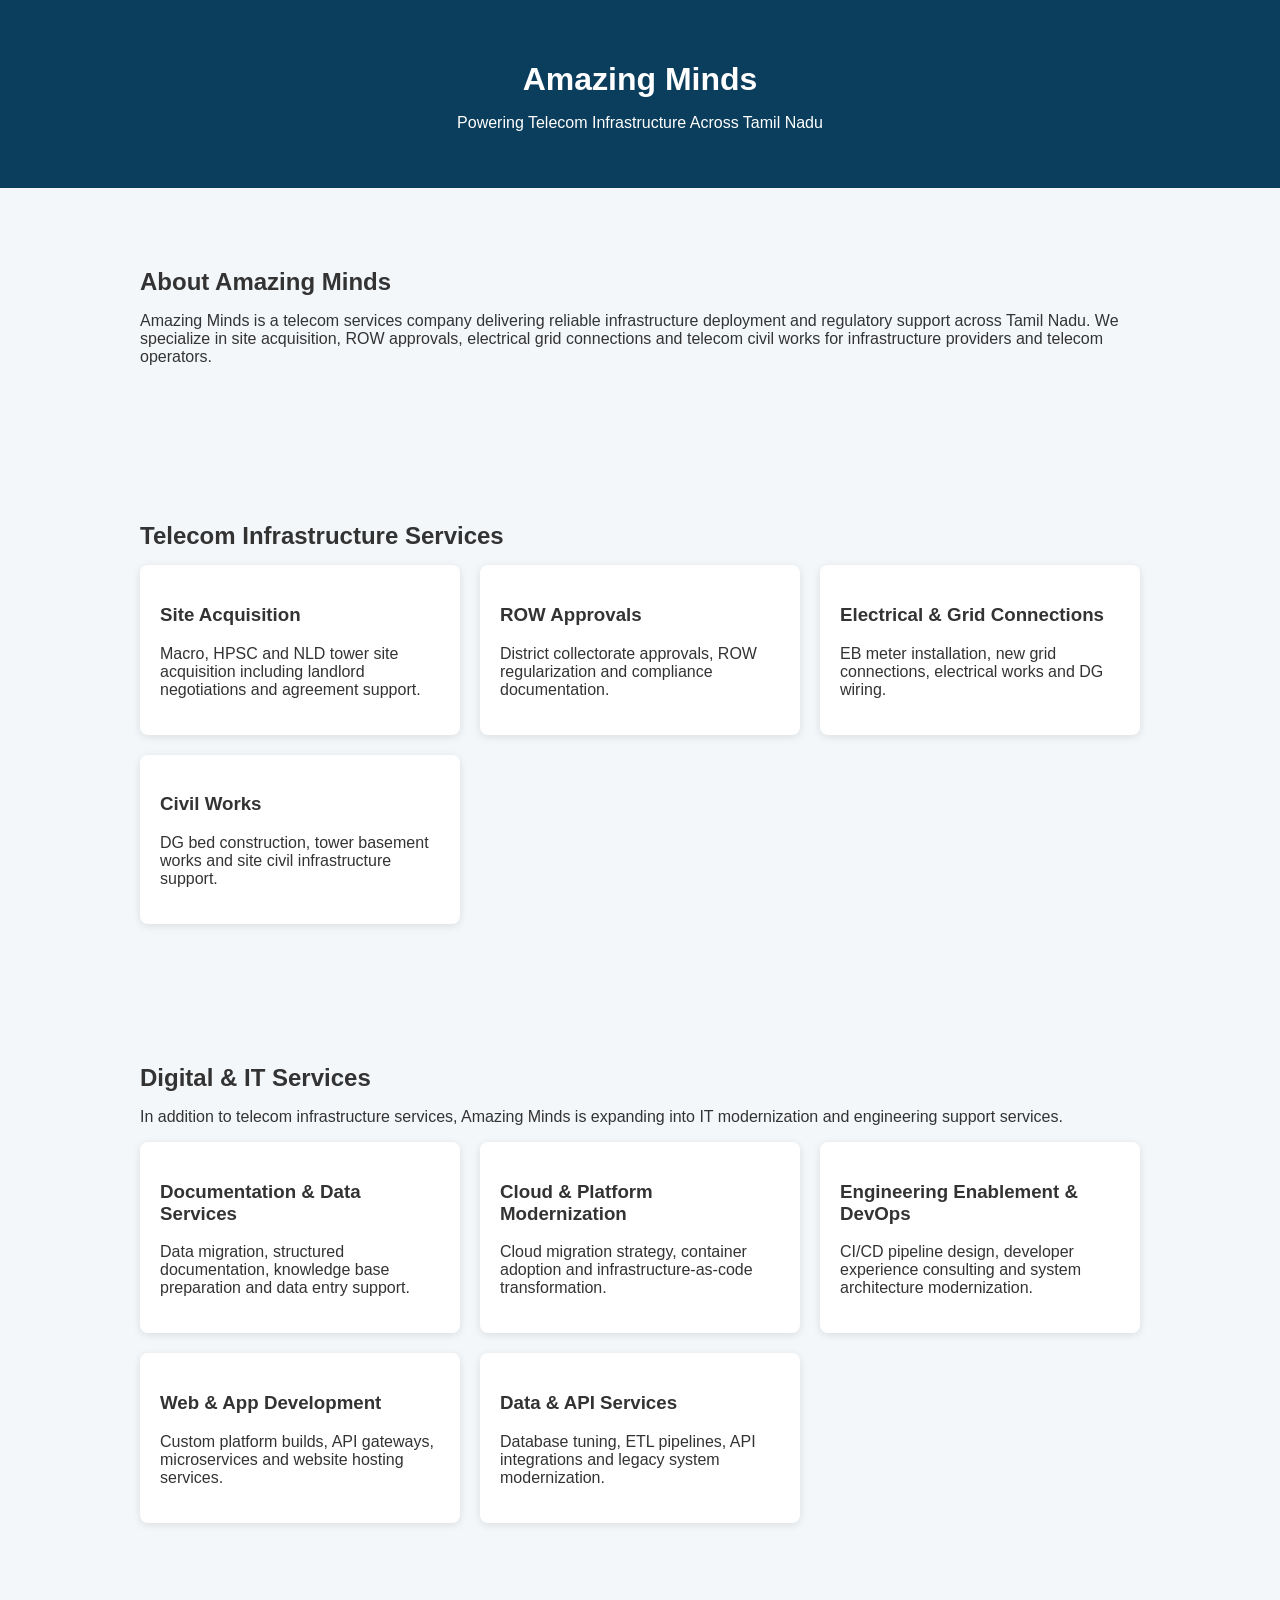
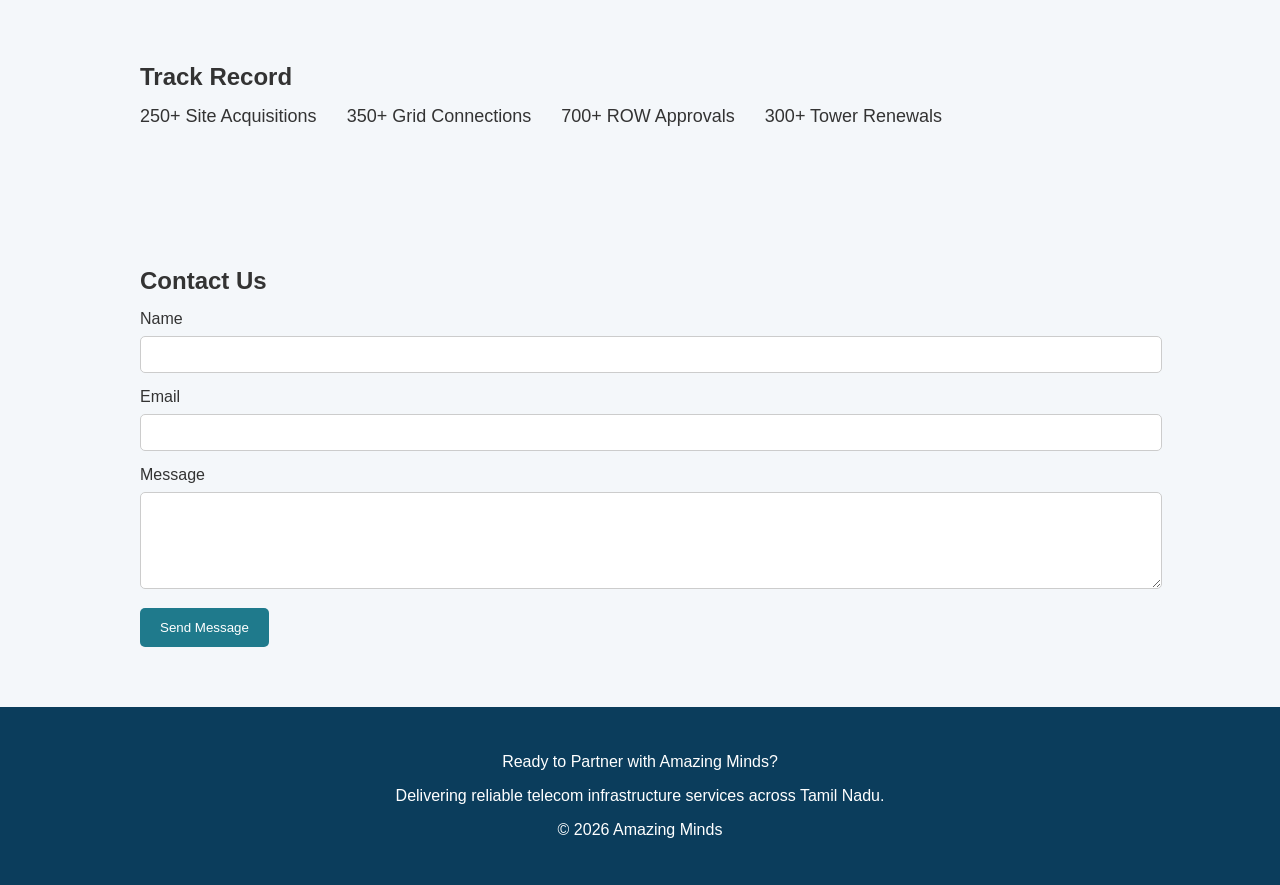
==== index.html @ 033f200d "Adding new index.html" ====
<!DOCTYPE html>
<html lang="en">
<head>
<meta charset="UTF-8">
<title>Amazing Minds | Telecom Infrastructure Services</title>
<meta name="viewport" content="width=device-width, initial-scale=1">

<style>

body{
font-family: Arial, sans-serif;
margin:0;
background:#f4f7fa;
color:#333;
}

header{
background:#0B3D5C;
color:white;
padding:40px 20px;
text-align:center;
}

section{
padding:60px 20px;
max-width:1000px;
margin:auto;
}

h1,h2{
margin-bottom:15px;
}

.services{
display:grid;
grid-template-columns:repeat(auto-fit,minmax(250px,1fr));
gap:20px;
}

.card{
background:white;
padding:20px;
border-radius:8px;
box-shadow:0 2px 8px rgba(0,0,0,0.1);
}

.stats{
display:flex;
flex-wrap:wrap;
gap:30px;
font-size:18px;
}

.contact-form input,
.contact-form textarea{
width:100%;
padding:10px;
margin-top:8px;
margin-bottom:15px;
border:1px solid #ccc;
border-radius:5px;
}

button{
background:#1F7A8C;
color:white;
border:none;
padding:12px 20px;
border-radius:5px;
cursor:pointer;
}

footer{
background:#0B3D5C;
color:white;
text-align:center;
padding:30px;
}

</style>
</head>

<body>

<header>
<h1>Amazing Minds</h1>
<p>Powering Telecom Infrastructure Across Tamil Nadu</p>
</header>

<section>

<h2>About Amazing Minds</h2>

<p>
Amazing Minds is a telecom services company delivering reliable infrastructure deployment and regulatory support across Tamil Nadu. 
We specialize in site acquisition, ROW approvals, electrical grid connections and telecom civil works for infrastructure providers and telecom operators.
</p>

</section>

<section>

<h2>Telecom Infrastructure Services</h2>

<div class="services">

<div class="card">
<h3>Site Acquisition</h3>
<p>Macro, HPSC and NLD tower site acquisition including landlord negotiations and agreement support.</p>
</div>

<div class="card">
<h3>ROW Approvals</h3>
<p>District collectorate approvals, ROW regularization and compliance documentation.</p>
</div>

<div class="card">
<h3>Electrical & Grid Connections</h3>
<p>EB meter installation, new grid connections, electrical works and DG wiring.</p>
</div>

<div class="card">
<h3>Civil Works</h3>
<p>DG bed construction, tower basement works and site civil infrastructure support.</p>
</div>

</div>

</section>

<section>

<h2>Digital & IT Services</h2>

<p>
In addition to telecom infrastructure services, Amazing Minds is expanding into IT modernization and engineering support services.
</p>

<div class="services">

<div class="card">
<h3>Documentation & Data Services</h3>
<p>Data migration, structured documentation, knowledge base preparation and data entry support.</p>
</div>

<div class="card">
<h3>Cloud & Platform Modernization</h3>
<p>Cloud migration strategy, container adoption and infrastructure-as-code transformation.</p>
</div>

<div class="card">
<h3>Engineering Enablement & DevOps</h3>
<p>CI/CD pipeline design, developer experience consulting and system architecture modernization.</p>
</div>

<div class="card">
<h3>Web & App Development</h3>
<p>Custom platform builds, API gateways, microservices and website hosting services.</p>
</div>

<div class="card">
<h3>Data & API Services</h3>
<p>Database tuning, ETL pipelines, API integrations and legacy system modernization.</p>
</div>

</div>

</section>

<section>

<h2>Track Record</h2>

<div class="stats">

<div>250+ Site Acquisitions</div>
<div>350+ Grid Connections</div>
<div>700+ ROW Approvals</div>
<div>300+ Tower Renewals</div>

</div>

</section>

<section>

<h2>Contact Us</h2>

<form name="contact" method="POST" data-netlify="true" class="contact-form">

<input type="hidden" name="form-name" value="contact">

<label>Name</label>
<input type="text" name="name" required>

<label>Email</label>
<input type="email" name="email" required>

<label>Message</label>
<textarea name="message" rows="5" required></textarea>

<button type="submit">Send Message</button>

</form>

</section>

<footer>

<p>Ready to Partner with Amazing Minds?</p>
<p>Delivering reliable telecom infrastructure services across Tamil Nadu.</p>

<p>© 2026 Amazing Minds</p>

</footer>

</body>
</html>
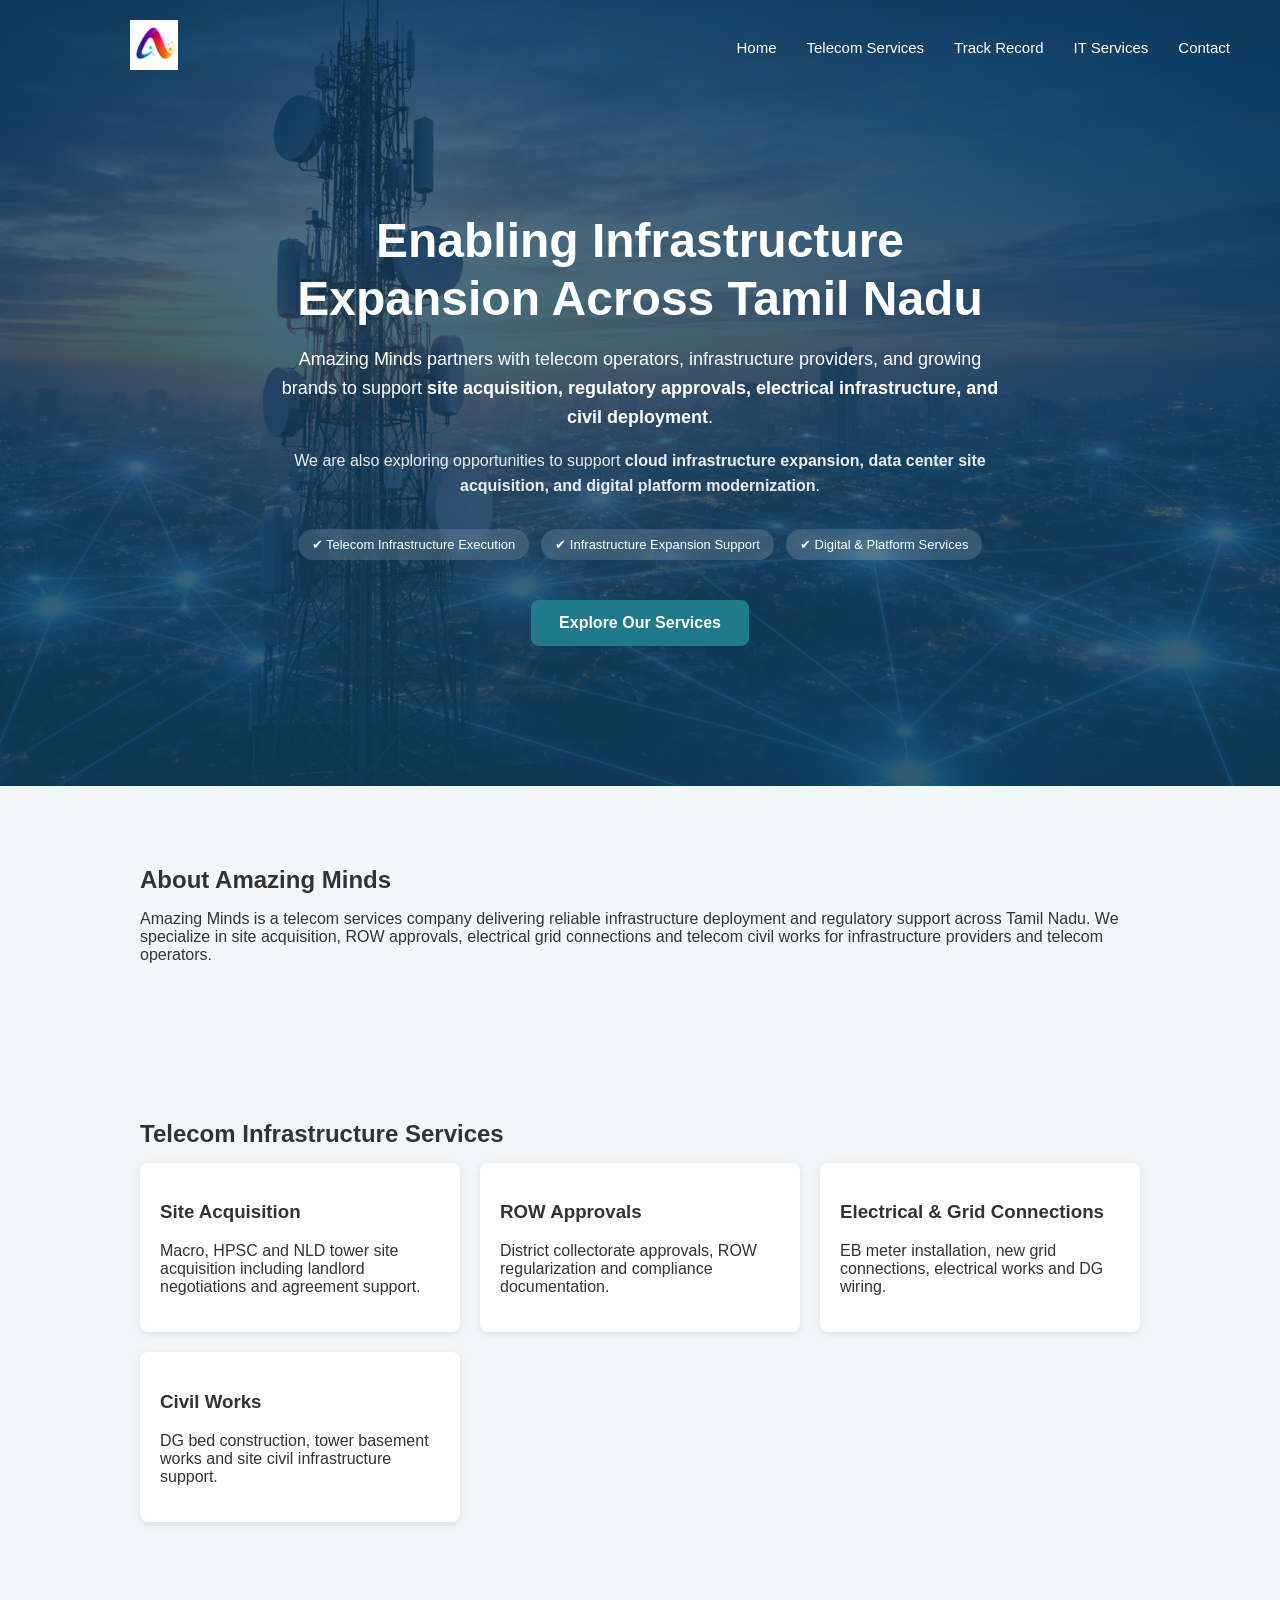
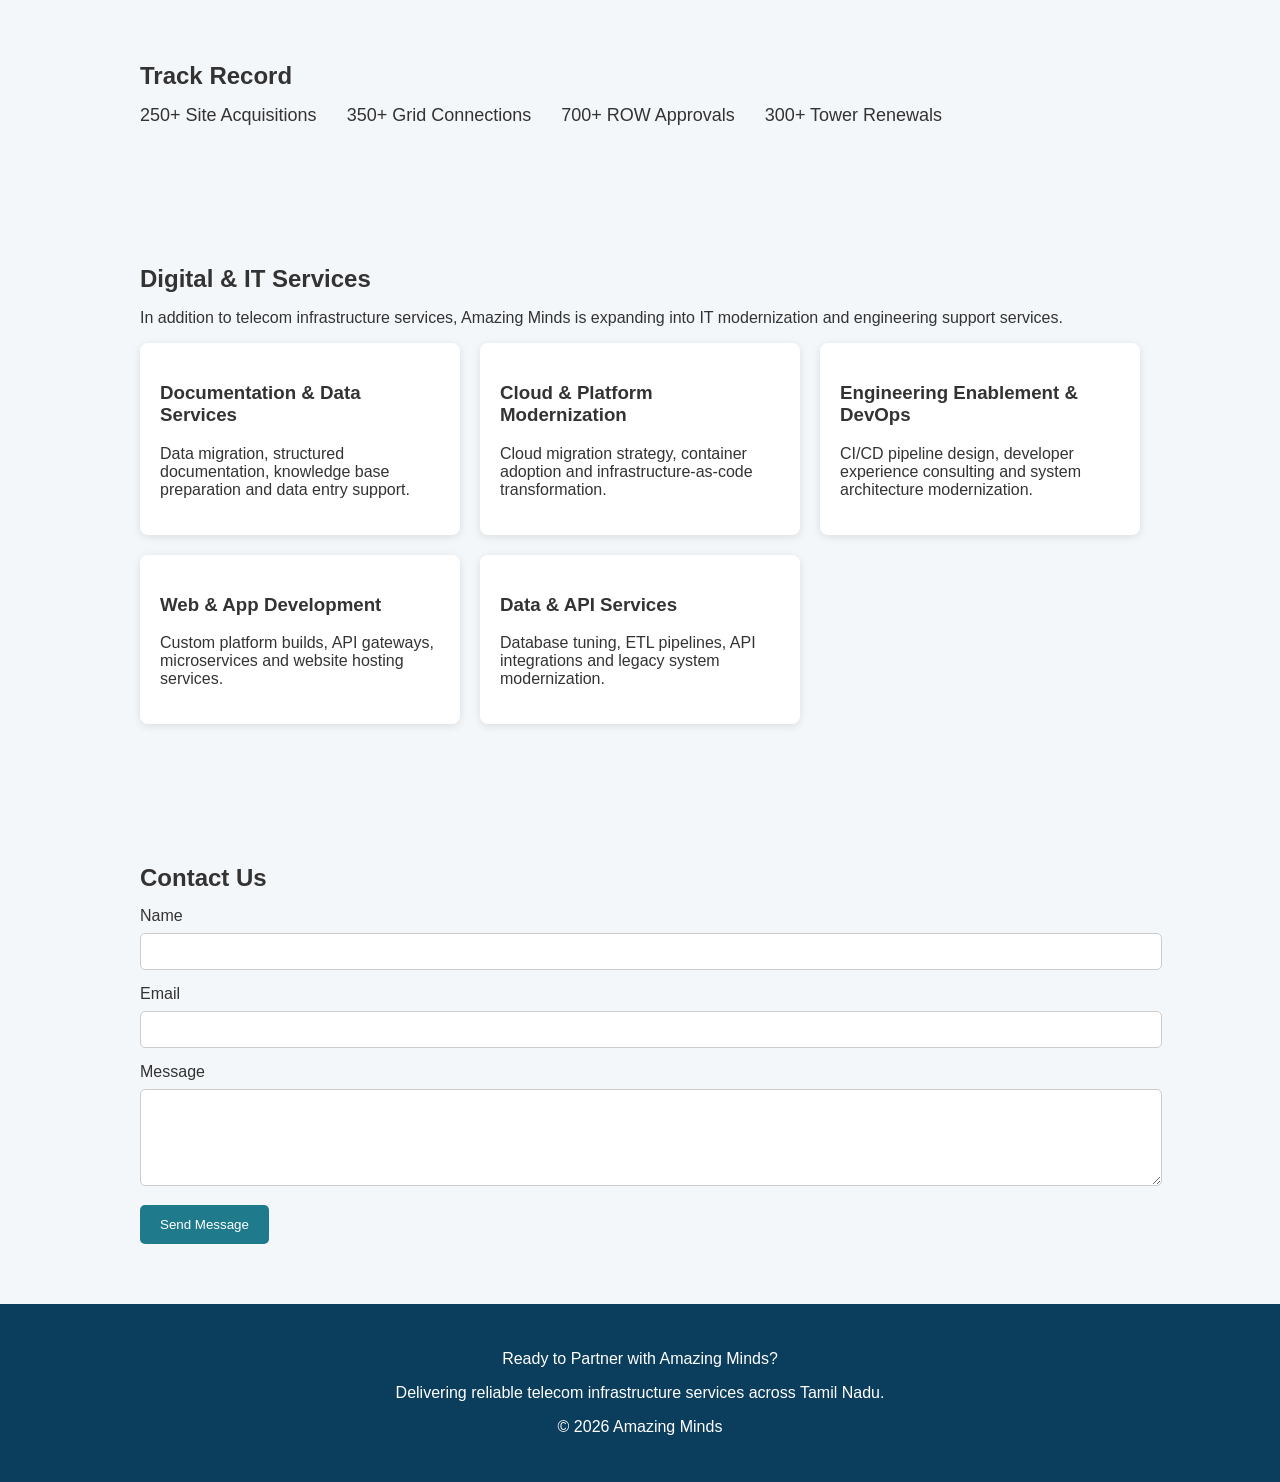
==== commit 5151f026: "Design header and layout" ====
--- a/index.html
+++ b/index.html
@@ -4,87 +4,65 @@
 <meta charset="UTF-8">
 <title>Amazing Minds | Telecom Infrastructure Services</title>
 <meta name="viewport" content="width=device-width, initial-scale=1">
-
-<style>
-
-body{
-font-family: Arial, sans-serif;
-margin:0;
-background:#f4f7fa;
-color:#333;
-}
-
-header{
-background:#0B3D5C;
-color:white;
-padding:40px 20px;
-text-align:center;
-}
-
-section{
-padding:60px 20px;
-max-width:1000px;
-margin:auto;
-}
-
-h1,h2{
-margin-bottom:15px;
-}
-
-.services{
-display:grid;
-grid-template-columns:repeat(auto-fit,minmax(250px,1fr));
-gap:20px;
-}
-
-.card{
-background:white;
-padding:20px;
-border-radius:8px;
-box-shadow:0 2px 8px rgba(0,0,0,0.1);
-}
-
-.stats{
-display:flex;
-flex-wrap:wrap;
-gap:30px;
-font-size:18px;
-}
-
-.contact-form input,
-.contact-form textarea{
-width:100%;
-padding:10px;
-margin-top:8px;
-margin-bottom:15px;
-border:1px solid #ccc;
-border-radius:5px;
-}
-
-button{
-background:#1F7A8C;
-color:white;
-border:none;
-padding:12px 20px;
-border-radius:5px;
-cursor:pointer;
-}
-
-footer{
-background:#0B3D5C;
-color:white;
-text-align:center;
-padding:30px;
-}
-
-</style>
+<link rel="stylesheet" href="css/styles.css">
 </head>
 
 <body>
 
-<header>
-<h1>Amazing Minds</h1>
-<p>Powering Telecom Infrastructure Across Tamil Nadu</p>
+<nav class="navbar">
+
+<div class="nav-container">
+
+<div class="logo">
+<a href="#">
+<img src="images/logo.png" alt="Amazing Minds Logo">
+</a>
+</div>
+
+<ul class="nav-links">
+
+<li><a href="#">Home</a></li>
+
+<li><a href="#telecom-services">Telecom Services</a></li>
+<li><a href="#track-record">Track Record</a></li>
+<li><a href="#it-services">IT Services</a></li>
+<li><a href="#contact">Contact</a></li>
+
+</ul>
+
+</div>
+
+</nav>
+
+<header class="hero">
+
+<div class="hero-content">
+
+<h1>Enabling Infrastructure Expansion Across Tamil Nadu</h1>
+
+<p class="hero-subtitle">
+Amazing Minds partners with telecom operators, infrastructure providers, and growing brands to support 
+<strong>site acquisition, regulatory approvals, electrical infrastructure, and civil deployment</strong>.
+</p>
+
+<p class="hero-secondary">
+We are also exploring opportunities to support <strong>cloud infrastructure expansion, data center site acquisition, and digital platform modernization</strong>.
+</p>
+
+<div class="capability-highlights">
+
+<div class="highlight">✔ Telecom Infrastructure Execution</div>
+
+<div class="highlight">✔ Infrastructure Expansion Support</div>
+
+<div class="highlight">✔ Digital & Platform Services</div>
+
+</div>
+
+<a href="#services" class="cta-button">Explore Our Services</a>
+
+</div>
+
 </header>
 
 <section>
@@ -98,8 +76,7 @@
 
 </section>
 
-<section>
-
+<section id="telecom-services">
 <h2>Telecom Infrastructure Services</h2>
 
 <div class="services">
@@ -128,7 +105,22 @@
 
 </section>
 
-<section>
+<section id="track-record">
+
+<h2>Track Record</h2>
+
+<div class="stats">
+
+<div>250+ Site Acquisitions</div>
+<div>350+ Grid Connections</div>
+<div>700+ ROW Approvals</div>
+<div>300+ Tower Renewals</div>
+
+</div>
+
+</section>
+
+<section id="it-services">
 
 <h2>Digital & IT Services</h2>
 
@@ -167,22 +159,7 @@
 
 </section>
 
-<section>
-
-<h2>Track Record</h2>
-
-<div class="stats">
-
-<div>250+ Site Acquisitions</div>
-<div>350+ Grid Connections</div>
-<div>700+ ROW Approvals</div>
-<div>300+ Tower Renewals</div>
-
-</div>
-
-</section>
-
-<section>
+<section id="contact">
 
 <h2>Contact Us</h2>
 
--- a/css/styles.css
+++ b/css/styles.css
@@ -0,0 +1,198 @@
+body{
+font-family: Arial, sans-serif;
+margin:0;
+background:#f4f7fa;
+color:#333;
+}
+
+html{
+scroll-behavior:smooth;
+}
+
+.logo img{
+height:50px;
+width:auto;
+}
+
+/* NAVBAR */
+
+.navbar{
+position:absolute;
+top:0;
+width:100%;
+padding:20px 40px;
+z-index:1000;
+}
+
+.nav-container{
+display:flex;
+justify-content:space-between;
+align-items:center;
+max-width:1100px;
+margin:auto;
+}
+
+.logo{
+color:white;
+font-size:20px;
+font-weight:bold;
+}
+
+.nav-links{
+list-style:none;
+display:flex;
+gap:30px;
+}
+
+.nav-links a{
+color:white;
+text-decoration:none;
+font-size:15px;
+font-weight:500;
+}
+
+.nav-links a:hover{
+opacity:0.8;
+}
+
+
+/* HERO SECTION */
+
+.hero{
+background: linear-gradient(
+rgba(11,61,92,0.70),
+rgba(11,61,92,0.85)
+),
+url('../images/telecom-hero.jpg');
+
+background-size:cover;
+background-position: 30% center;
+color:white;
+padding:180px 20px 140px 20px;
+text-align:center;
+}
+
+.hero-content{
+max-width:720px;
+margin:auto;
+}
+
+.hero h1{
+font-size:48px;
+line-height:1.2;
+}
+
+.hero-subtitle{
+font-size:18px;
+line-height:1.6;
+margin-bottom:12px;
+}
+
+.hero-secondary{
+font-size:16px;
+line-height:1.6;
+opacity:0.9;
+margin-bottom:28px;
+}
+
+.capability-highlights{
+display:flex;
+flex-wrap:wrap;
+justify-content:center;
+gap:12px;
+margin:30px 0;
+}
+
+.highlight{
+background:rgba(255,255,255,0.15);
+border-radius:30px;
+font-size:13px;
+padding:8px 14px;
+font-weight:500;
+backdrop-filter:blur(4px);
+}
+
+/* CTA Button */
+
+.cta-button{
+display:inline-block;
+background:#1F7A8C;
+color:white;
+padding:14px 28px;
+border-radius:8px;
+text-decoration:none;
+font-weight:600;
+margin-top:10px;
+transition:all 0.2s ease;
+}
+
+.cta-button:hover{
+background:#155e68;
+transform:translateY(-1px);
+}
+
+/* SECTIONS */
+
+section{
+padding:60px 20px;
+max-width:1000px;
+margin:auto;
+}
+
+h1,h2{
+margin-bottom:15px;
+}
+
+/* SERVICES */
+
+.services{
+display:grid;
+grid-template-columns:repeat(auto-fit,minmax(250px,1fr));
+gap:20px;
+}
+
+.card{
+background:white;
+padding:20px;
+border-radius:8px;
+box-shadow:0 2px 8px rgba(0,0,0,0.1);
+}
+
+/* STATS */
+
+.stats{
+display:flex;
+flex-wrap:wrap;
+gap:30px;
+font-size:18px;
+}
+
+/* CONTACT FORM */
+
+.contact-form input,
+.contact-form textarea{
+width:100%;
+padding:10px;
+margin-top:8px;
+margin-bottom:15px;
+border:1px solid #ccc;
+border-radius:5px;
+}
+
+button{
+background:#1F7A8C;
+color:white;
+border:none;
+padding:12px 20px;
+border-radius:5px;
+cursor:pointer;
+}
+
+/* FOOTER */
+
+footer{
+background:#0B3D5C;
+color:white;
+text-align:center;
+padding:30px;
+}
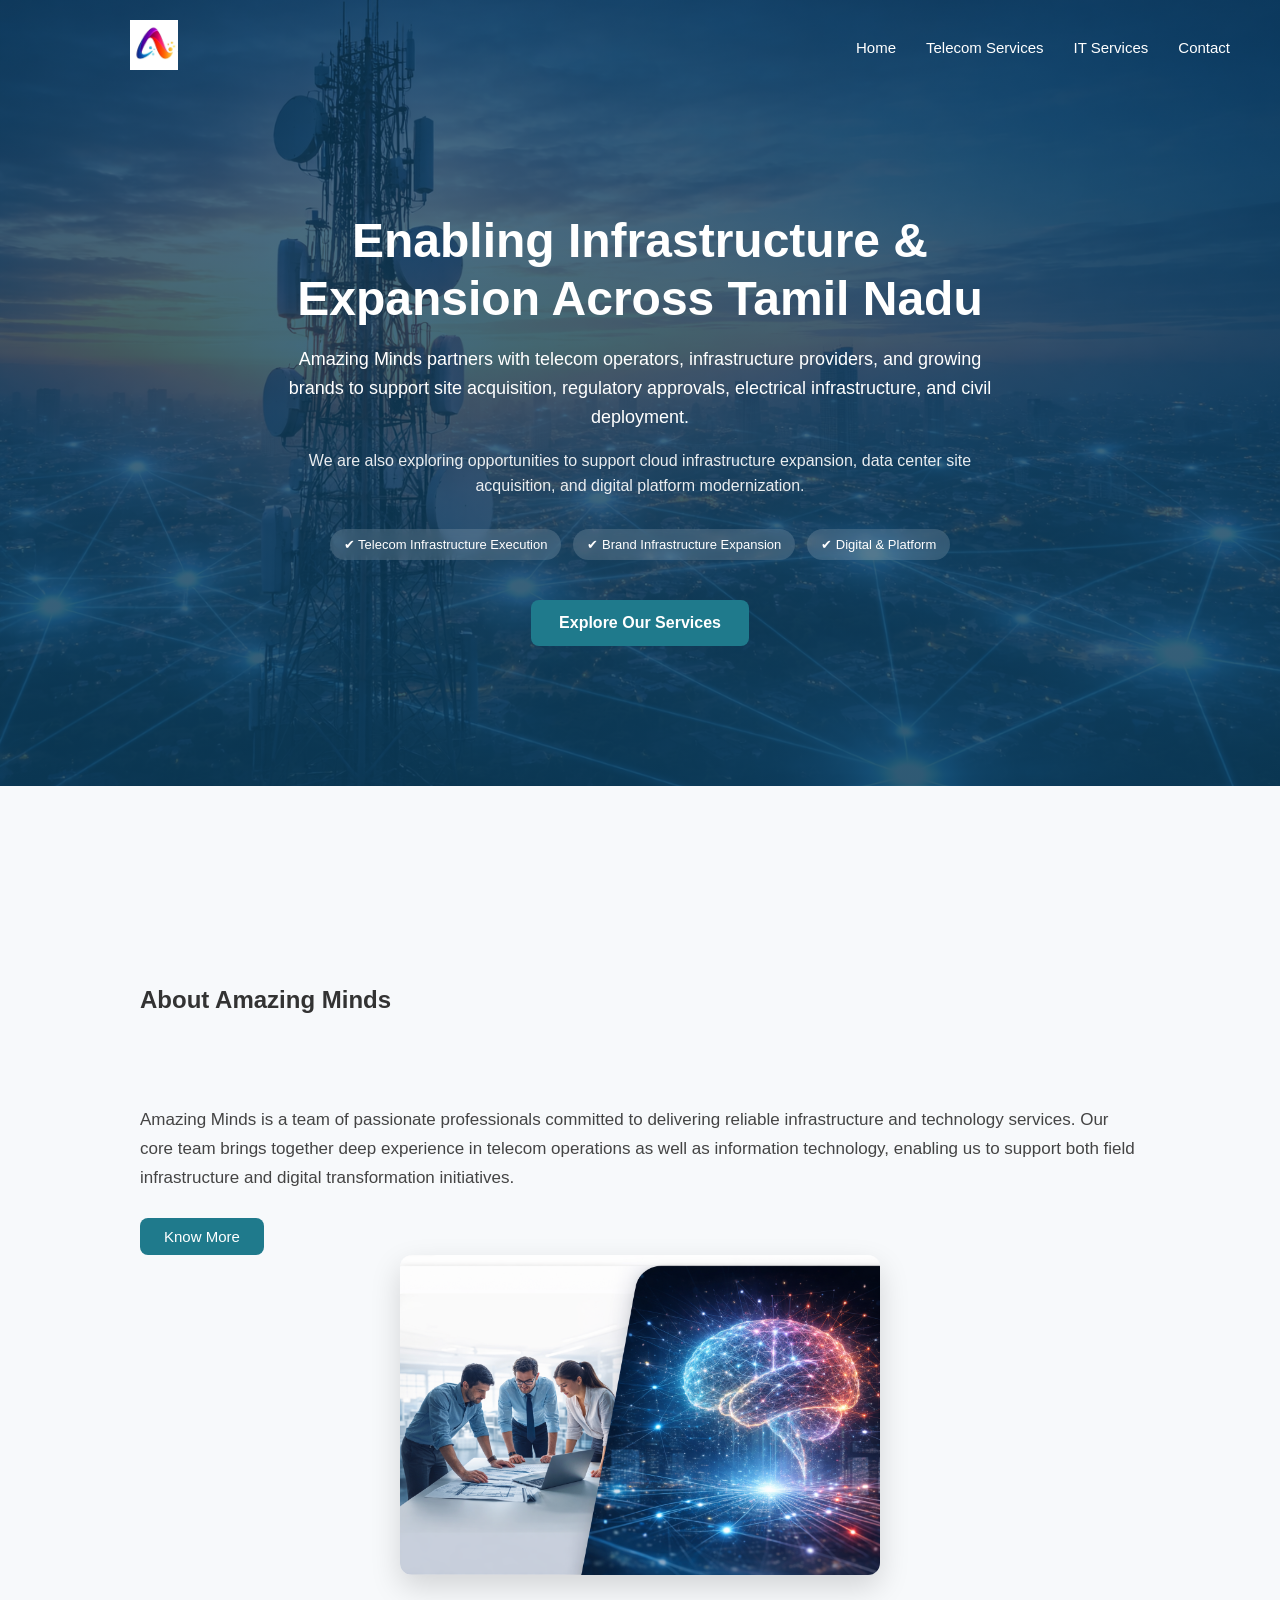
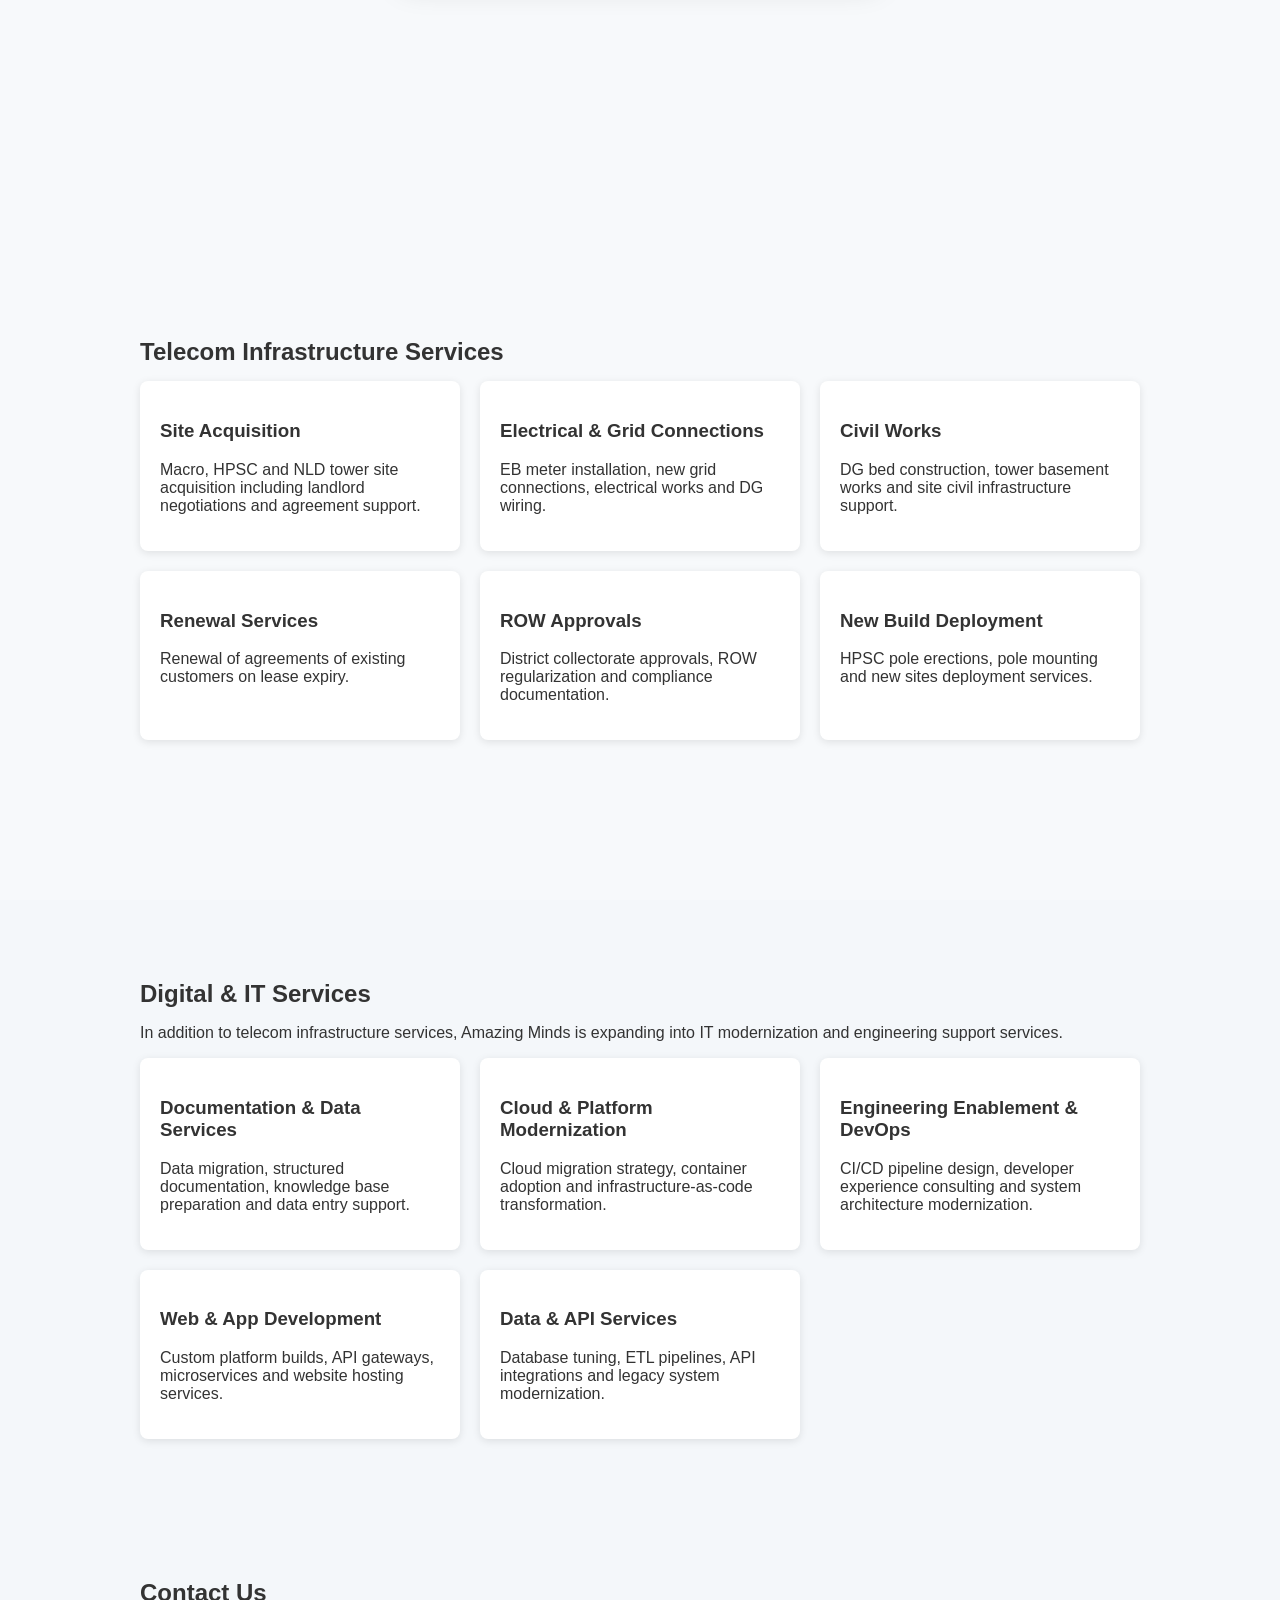
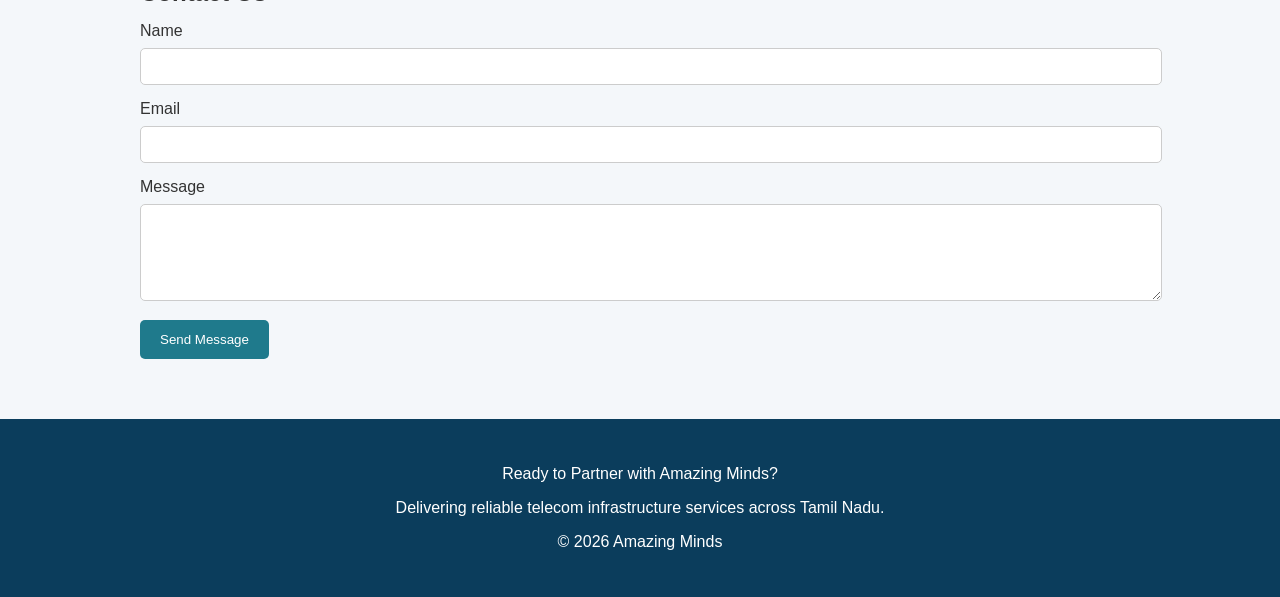
==== commit 32fe49a2: "Split files to seperate sections" ====
--- a/index.html
+++ b/index.html
@@ -24,7 +24,6 @@
 <li><a href="#">Home</a></li>
 
 <li><a href="#telecom-services">Telecom Services</a></li>
-<li><a href="#track-record">Track Record</a></li>
 <li><a href="#it-services">IT Services</a></li>
 <li><a href="#contact">Contact</a></li>
 
@@ -34,153 +33,17 @@
 
 </nav>
 
-<header class="hero">
+<div id="hero"></div>
 
-<div class="hero-content">
+<div id="about"></div>
 
-<h1>Enabling Infrastructure Expansion Across Tamil Nadu</h1>
+<div id="telecom-services"></div>
 
-<p class="hero-subtitle">
-Amazing Minds partners with telecom operators, infrastructure providers, and growing brands to support 
-<strong>site acquisition, regulatory approvals, electrical infrastructure, and civil deployment</strong>.
-</p>
+<div id="it-services"></div>
 
-<p class="hero-secondary">
-We are also exploring opportunities to support <strong>cloud infrastructure expansion, data center site acquisition, and digital platform modernization</strong>.
-</p>
+<div id="contact"></div>
 
-<div class="capability-highlights">
-
-<div class="highlight">✔ Telecom Infrastructure Execution</div>
-
-<div class="highlight">✔ Infrastructure Expansion Support</div>
-
-<div class="highlight">✔ Digital & Platform Services</div>
-
-</div>
-
-<a href="#services" class="cta-button">Explore Our Services</a>
-
-</div>
-
-</header>
-
-<section>
-
-<h2>About Amazing Minds</h2>
-
-<p>
-Amazing Minds is a telecom services company delivering reliable infrastructure deployment and regulatory support across Tamil Nadu. 
-We specialize in site acquisition, ROW approvals, electrical grid connections and telecom civil works for infrastructure providers and telecom operators.
-</p>
-
-</section>
-
-<section id="telecom-services">
-<h2>Telecom Infrastructure Services</h2>
-
-<div class="services">
-
-<div class="card">
-<h3>Site Acquisition</h3>
-<p>Macro, HPSC and NLD tower site acquisition including landlord negotiations and agreement support.</p>
-</div>
-
-<div class="card">
-<h3>ROW Approvals</h3>
-<p>District collectorate approvals, ROW regularization and compliance documentation.</p>
-</div>
-
-<div class="card">
-<h3>Electrical & Grid Connections</h3>
-<p>EB meter installation, new grid connections, electrical works and DG wiring.</p>
-</div>
-
-<div class="card">
-<h3>Civil Works</h3>
-<p>DG bed construction, tower basement works and site civil infrastructure support.</p>
-</div>
-
-</div>
-
-</section>
-
-<section id="track-record">
-
-<h2>Track Record</h2>
-
-<div class="stats">
-
-<div>250+ Site Acquisitions</div>
-<div>350+ Grid Connections</div>
-<div>700+ ROW Approvals</div>
-<div>300+ Tower Renewals</div>
-
-</div>
-
-</section>
-
-<section id="it-services">
-
-<h2>Digital & IT Services</h2>
-
-<p>
-In addition to telecom infrastructure services, Amazing Minds is expanding into IT modernization and engineering support services.
-</p>
-
-<div class="services">
-
-<div class="card">
-<h3>Documentation & Data Services</h3>
-<p>Data migration, structured documentation, knowledge base preparation and data entry support.</p>
-</div>
-
-<div class="card">
-<h3>Cloud & Platform Modernization</h3>
-<p>Cloud migration strategy, container adoption and infrastructure-as-code transformation.</p>
-</div>
-
-<div class="card">
-<h3>Engineering Enablement & DevOps</h3>
-<p>CI/CD pipeline design, developer experience consulting and system architecture modernization.</p>
-</div>
-
-<div class="card">
-<h3>Web & App Development</h3>
-<p>Custom platform builds, API gateways, microservices and website hosting services.</p>
-</div>
-
-<div class="card">
-<h3>Data & API Services</h3>
-<p>Database tuning, ETL pipelines, API integrations and legacy system modernization.</p>
-</div>
-
-</div>
-
-</section>
-
-<section id="contact">
-
-<h2>Contact Us</h2>
-
-<form name="contact" method="POST" data-netlify="true" class="contact-form">
-
-<input type="hidden" name="form-name" value="contact">
-
-<label>Name</label>
-<input type="text" name="name" required>
-
-<label>Email</label>
-<input type="email" name="email" required>
-
-<label>Message</label>
-<textarea name="message" rows="5" required></textarea>
-
-<button type="submit">Send Message</button>
-
-</form>
-
-</section>
+<script src="js/include.js"></script>
 
 <footer>
 
--- a/css/styles.css
+++ b/css/styles.css
@@ -142,6 +142,117 @@
 h1,h2{
 margin-bottom:15px;
 }
+
+/* ABOUT */
+#about{
+padding:90px 20px;
+background:#f7f9fb;
+}
+
+.about-container{
+max-width:1150px;
+margin:auto;
+display:flex;
+align-items:center;
+justify-content:space-between;
+gap:60px;
+flex-wrap:wrap;
+}
+
+.about-text{
+flex:1;
+min-width:380px;
+}
+
+.about-text h2{
+font-size:32px;
+margin-bottom:20px;
+}
+
+.about-intro{
+font-size:17px;
+line-height:1.7;
+color:#444;
+margin-bottom:25px;
+}
+
+.about-more{
+display:none;
+margin-top:20px;
+line-height:1.8;
+}
+
+.about-more p{
+margin-bottom:16px;
+}
+
+.about-image{
+flex:1;
+min-width:380px;
+text-align:center;
+}
+
+.about-image img{
+width:100%;
+max-width:480px;
+border-radius:12px;
+box-shadow:0 12px 30px rgba(0,0,0,0.15);
+}
+
+.know-more-btn{
+background:#1F7A8C;
+color:white;
+border:none;
+padding:10px 24px;
+border-radius:8px;
+cursor:pointer;
+font-size:15px;
+transition:all 0.2s ease;
+}
+
+.know-more-btn:hover{
+background:#155e68;
+transform:translateY(-1px);
+}
+
+/* TELECOM SERVICES */
+#telecom-services{
+padding:80px 20px;
+background:#f7f9fb;
+}
+
+.services-grid{
+max-width:1150px;
+margin:auto;
+display:grid;
+grid-template-columns:repeat(auto-fit, minmax(300px,1fr));
+gap:30px;
+margin-top:40px;
+}
+
+.service-card{
+background:white;
+padding:28px;
+border-radius:10px;
+box-shadow:0 8px 20px rgba(0,0,0,0.08);
+transition:all 0.2s ease;
+}
+
+.service-card:hover{
+transform:translateY(-4px);
+box-shadow:0 12px 25px rgba(0,0,0,0.12);
+}
+
+.service-card h3{
+margin-bottom:12px;
+font-size:20px;
+}
+
+.service-card p{
+line-height:1.6;
+color:#444;
+}
+
 
 /* SERVICES */
 
